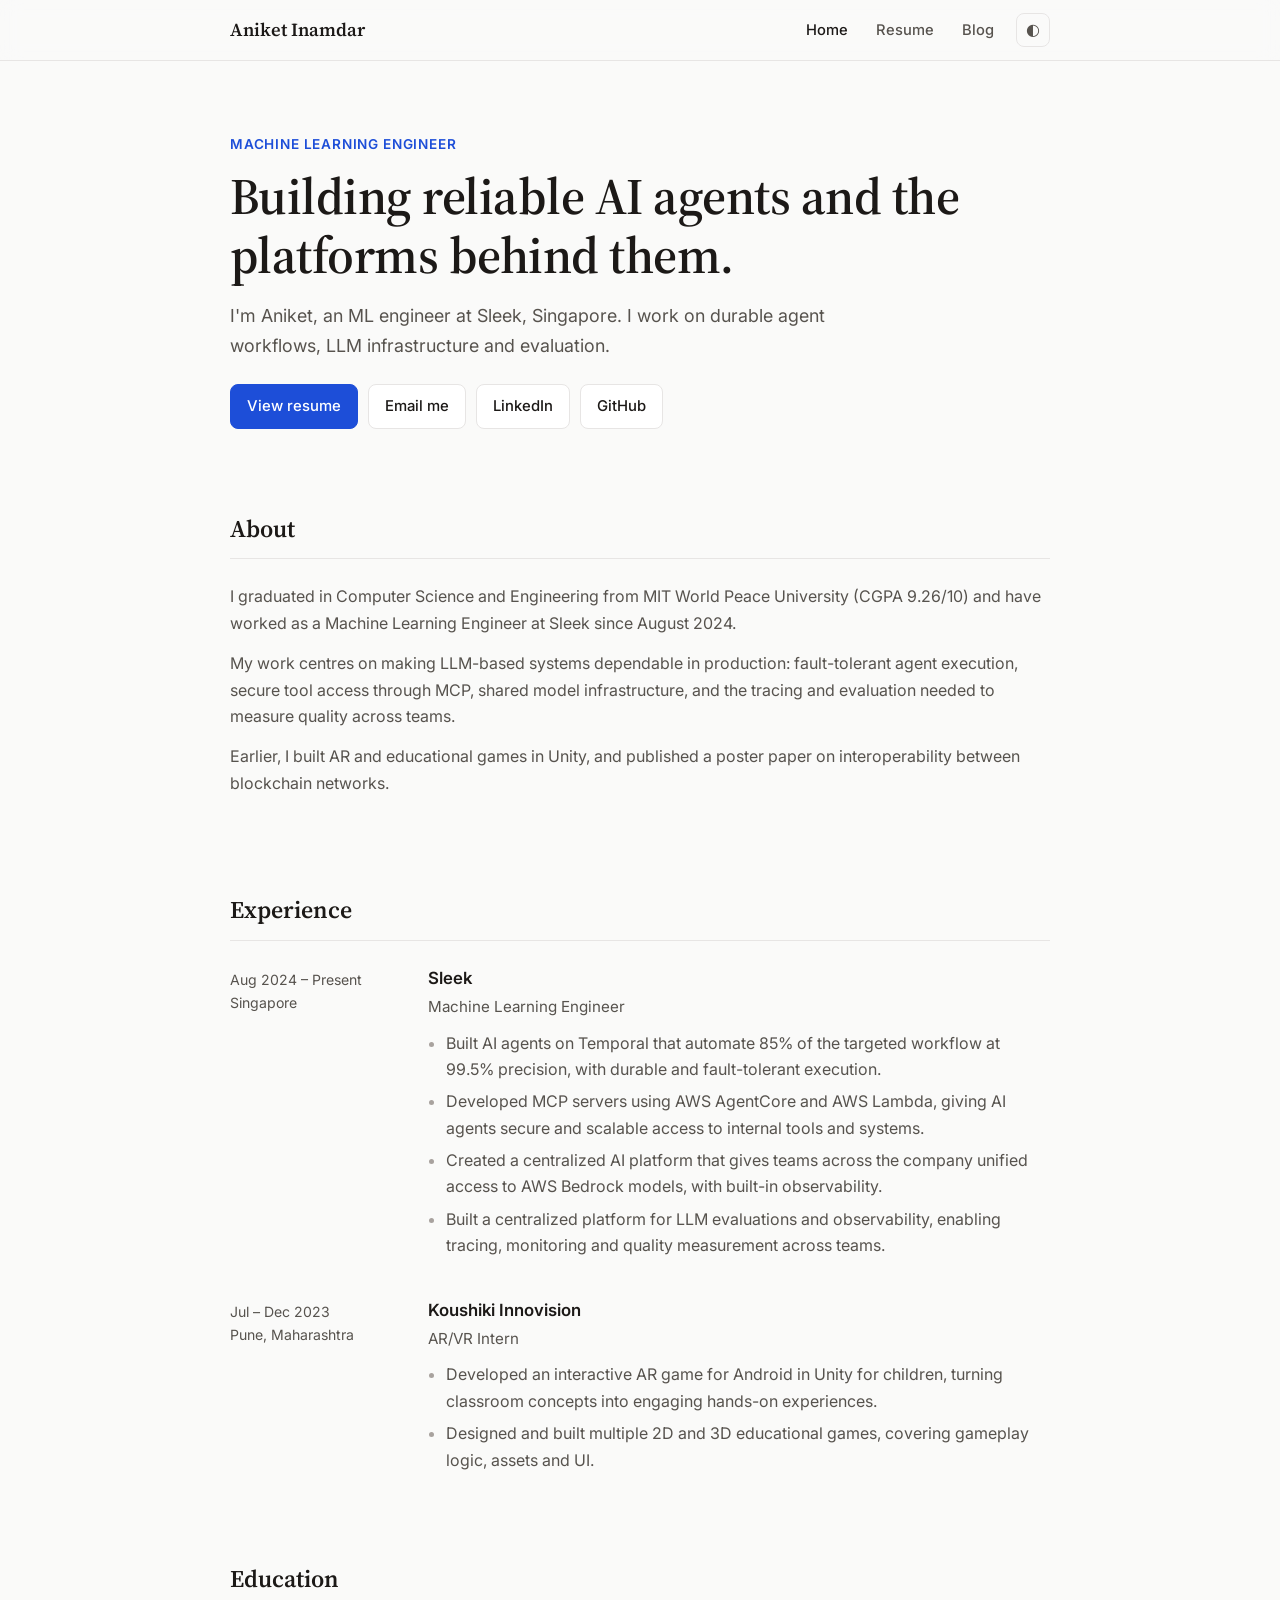
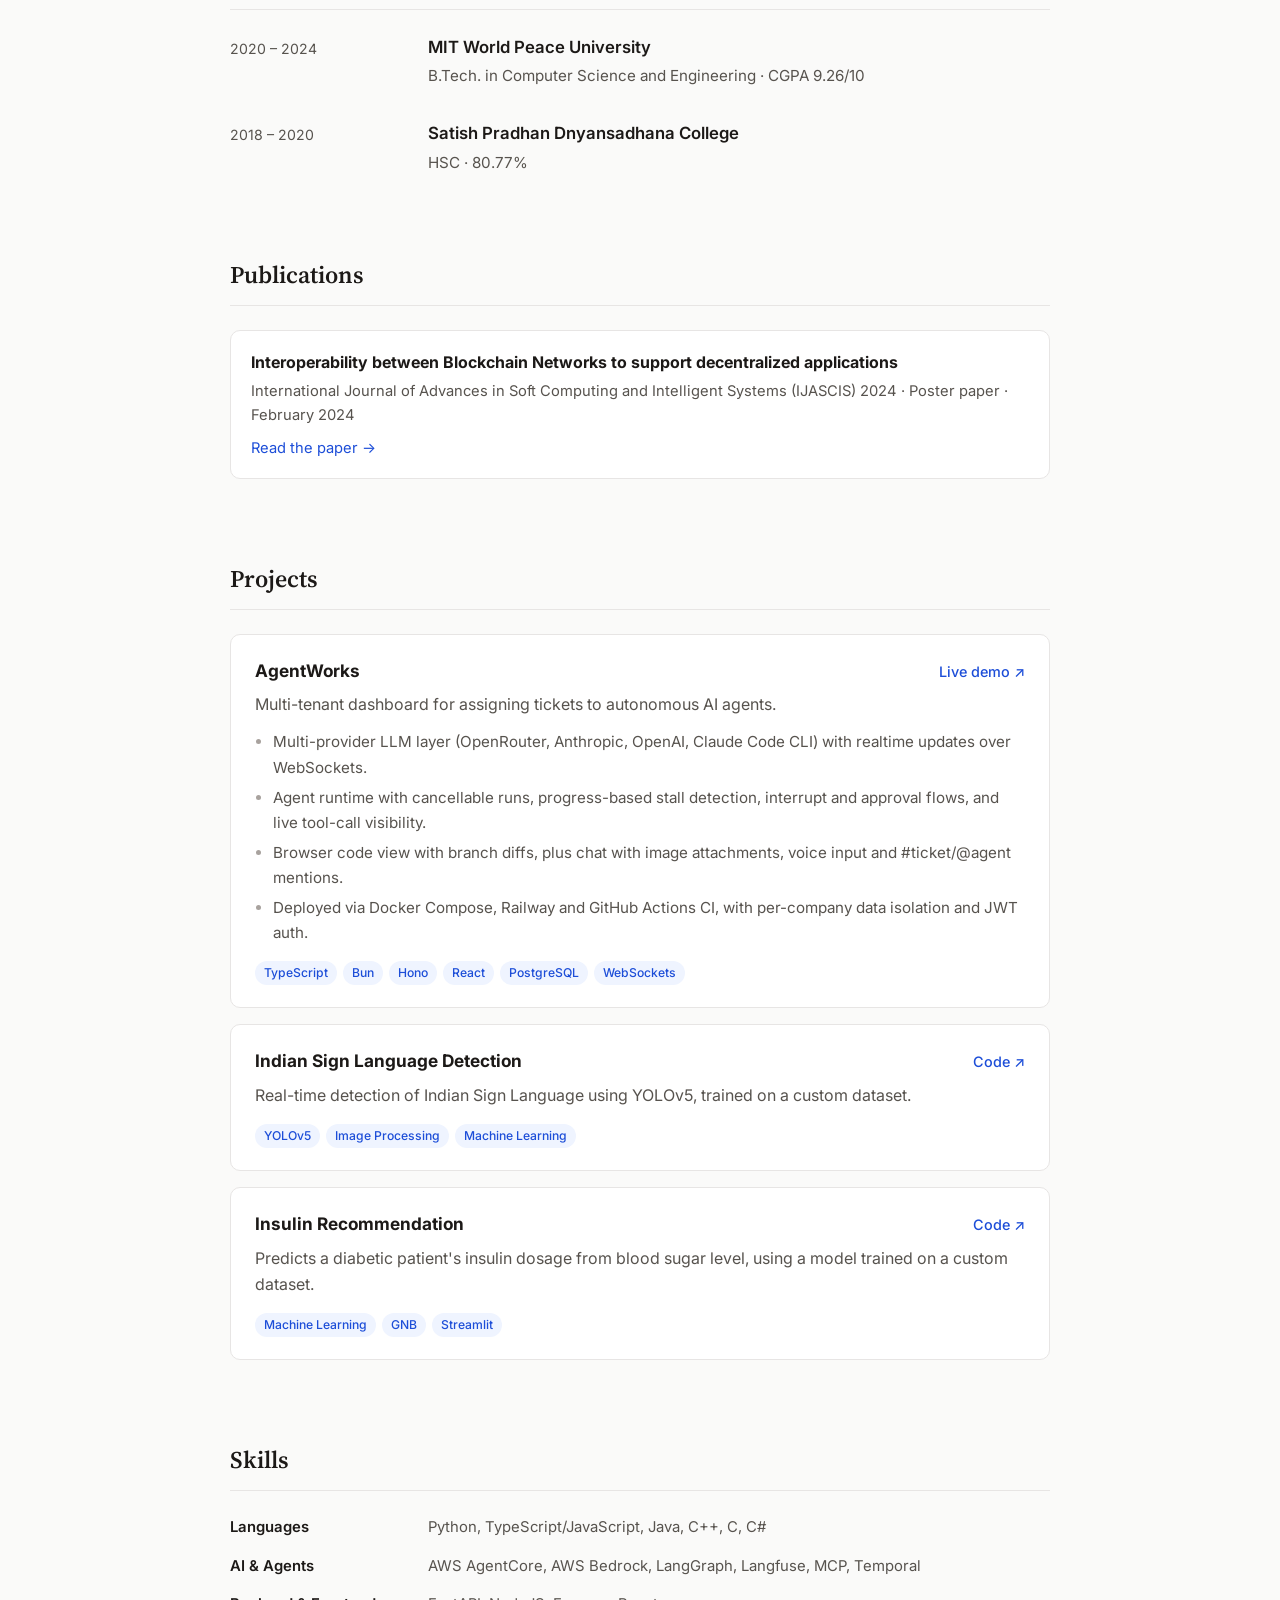
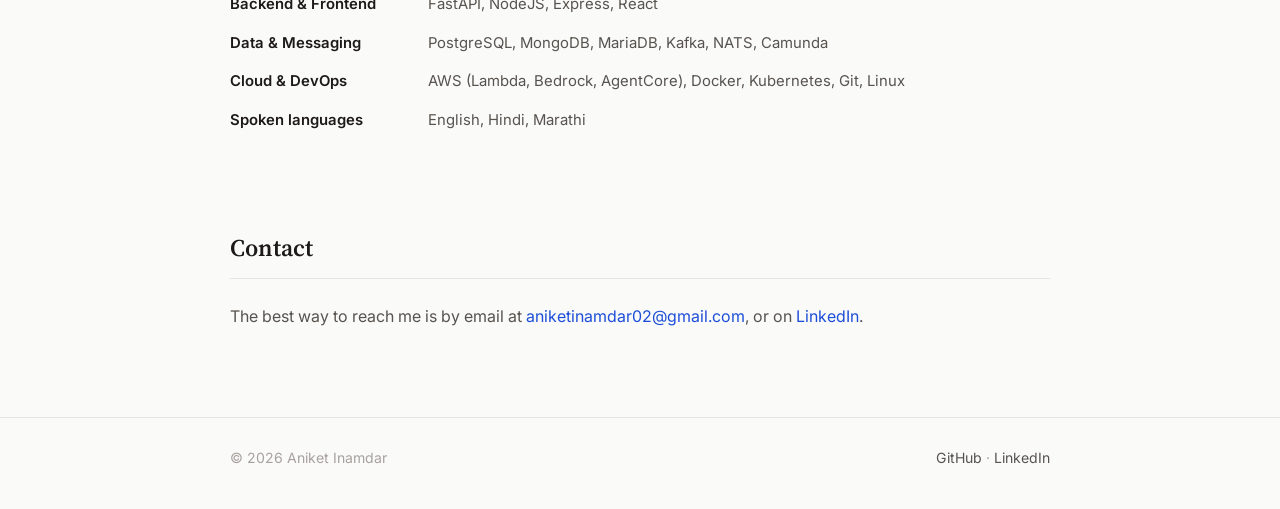
==== index.html @ ec729360 "Initial commit: portfolio site Static portfolio with home, resume (embedded PDF) and blog pages. No " ====
<!doctype html>
<html lang="en">
<head>
  <meta charset="utf-8">
  <meta name="viewport" content="width=device-width, initial-scale=1">
  <title>Aniket Inamdar</title>
  <meta name="description" content="Aniket Inamdar — Machine Learning Engineer working on AI agents, LLM platforms and evaluation. B.Tech in Computer Science, MIT World Peace University.">
  <link rel="icon" type="image/svg+xml" href="assets/favicon.svg">
  <link rel="preconnect" href="https://fonts.googleapis.com">
  <link rel="preconnect" href="https://fonts.gstatic.com" crossorigin>
  <link href="https://fonts.googleapis.com/css2?family=Inter:wght@400;500;600&family=Source+Serif+4:wght@600&display=swap" rel="stylesheet">
  <link rel="stylesheet" href="assets/style.css">
  <script src="assets/main.js" defer></script>
</head>
<body>
  <header class="site-header">
    <nav class="wrap nav" aria-label="Main">
      <a class="brand" href="./">Aniket Inamdar</a>
      <ul class="nav-links">
        <li><a href="./" aria-current="page">Home</a></li>
        <li><a href="resume/">Resume</a></li>
        <li><a href="blog/">Blog</a></li>
        <li><button class="theme-toggle" type="button" aria-label="Toggle dark mode">◐</button></li>
      </ul>
    </nav>
  </header>

  <main class="wrap">
    <div class="hero">
      <div>
        <p class="eyebrow">Machine Learning Engineer</p>
        <h1>Building reliable AI agents and the platforms behind them.</h1>
        <p class="lead">I'm Aniket, an ML engineer at Sleek, Singapore. I work on durable agent workflows, LLM infrastructure and evaluation.</p>
        <div class="btn-row">
          <a class="btn primary" href="resume/">View resume</a>
          <a class="btn" href="mailto:aniketinamdar02@gmail.com">Email me</a>
          <a class="btn" href="https://linkedin.com/in/inamdaraniket" target="_blank" rel="noopener">LinkedIn</a>
          <a class="btn" href="https://github.com/aniketinamdar" target="_blank" rel="noopener">GitHub</a>
        </div>
      </div>
    </div>

    <section id="about" class="about">
      <h2 class="section-title">About</h2>
      <p>I graduated in Computer Science and Engineering from MIT World Peace University (CGPA 9.26/10) and have worked as a Machine Learning Engineer at Sleek since August 2024.</p>
      <p>My work centres on making LLM-based systems dependable in production: fault-tolerant agent execution, secure tool access through MCP, shared model infrastructure, and the tracing and evaluation needed to measure quality across teams.</p>
      <p>Earlier, I built AR and educational games in Unity, and published a poster paper on interoperability between blockchain networks.</p>
    </section>

    <section id="experience">
      <h2 class="section-title">Experience</h2>
      <article class="entry">
        <div class="entry-meta">Aug 2024 – Present<br>Singapore</div>
        <div>
          <h3>Sleek</h3>
          <p class="role">Machine Learning Engineer</p>
          <ul>
            <li>Built AI agents on Temporal that automate 85% of the targeted workflow at 99.5% precision, with durable and fault-tolerant execution.</li>
            <li>Developed MCP servers using AWS AgentCore and AWS Lambda, giving AI agents secure and scalable access to internal tools and systems.</li>
            <li>Created a centralized AI platform that gives teams across the company unified access to AWS Bedrock models, with built-in observability.</li>
            <li>Built a centralized platform for LLM evaluations and observability, enabling tracing, monitoring and quality measurement across teams.</li>
          </ul>
        </div>
      </article>
      <article class="entry">
        <div class="entry-meta">Jul – Dec 2023<br>Pune, Maharashtra</div>
        <div>
          <h3>Koushiki Innovision</h3>
          <p class="role">AR/VR Intern</p>
          <ul>
            <li>Developed an interactive AR game for Android in Unity for children, turning classroom concepts into engaging hands-on experiences.</li>
            <li>Designed and built multiple 2D and 3D educational games, covering gameplay logic, assets and UI.</li>
          </ul>
        </div>
      </article>
    </section>

    <section id="education">
      <h2 class="section-title">Education</h2>
      <article class="entry">
        <div class="entry-meta">2020 – 2024</div>
        <div>
          <h3>MIT World Peace University</h3>
          <p class="role" style="margin-bottom:0">B.Tech. in Computer Science and Engineering · CGPA 9.26/10</p>
        </div>
      </article>
      <article class="entry">
        <div class="entry-meta">2018 – 2020</div>
        <div>
          <h3>Satish Pradhan Dnyansadhana College</h3>
          <p class="role" style="margin-bottom:0">HSC · 80.77%</p>
        </div>
      </article>
    </section>

    <section id="publications">
      <h2 class="section-title">Publications</h2>
      <div class="pub">
        <h3>Interoperability between Blockchain Networks to support decentralized applications</h3>
        <p>International Journal of Advances in Soft Computing and Intelligent Systems (IJASCIS) 2024 · Poster paper · February 2024</p>
        <p style="margin-top:8px"><a href="https://sciencetransactions.com/index.php/ijascis/article/view/26/21" target="_blank" rel="noopener">Read the paper →</a></p>
      </div>
    </section>

    <section id="projects">
      <h2 class="section-title">Projects</h2>
      <div class="projects">
        <article class="project">
          <header class="project-head">
            <h3>AgentWorks</h3>
            <a href="https://agentworks-web.up.railway.app/landing" target="_blank" rel="noopener">Live demo ↗</a>
          </header>
          <p class="project-sub">Multi-tenant dashboard for assigning tickets to autonomous AI agents.</p>
          <ul class="project-points">
            <li>Multi-provider LLM layer (OpenRouter, Anthropic, OpenAI, Claude Code CLI) with realtime updates over WebSockets.</li>
            <li>Agent runtime with cancellable runs, progress-based stall detection, interrupt and approval flows, and live tool-call visibility.</li>
            <li>Browser code view with branch diffs, plus chat with image attachments, voice input and #ticket/@agent mentions.</li>
            <li>Deployed via Docker Compose, Railway and GitHub Actions CI, with per-company data isolation and JWT auth.</li>
          </ul>
          <ul class="tags"><li>TypeScript</li><li>Bun</li><li>Hono</li><li>React</li><li>PostgreSQL</li><li>WebSockets</li></ul>
        </article>
        <article class="project">
          <header class="project-head">
            <h3>Indian Sign Language Detection</h3>
            <a href="https://github.com/aniketinamdar/ISL-Yolov5" target="_blank" rel="noopener">Code ↗</a>
          </header>
          <p class="project-sub">Real-time detection of Indian Sign Language using YOLOv5, trained on a custom dataset.</p>
          <ul class="tags"><li>YOLOv5</li><li>Image Processing</li><li>Machine Learning</li></ul>
        </article>
        <article class="project">
          <header class="project-head">
            <h3>Insulin Recommendation</h3>
            <a href="https://github.com/aniketinamdar/InsulinPrompt" target="_blank" rel="noopener">Code ↗</a>
          </header>
          <p class="project-sub">Predicts a diabetic patient's insulin dosage from blood sugar level, using a model trained on a custom dataset.</p>
          <ul class="tags"><li>Machine Learning</li><li>GNB</li><li>Streamlit</li></ul>
        </article>
      </div>
    </section>

    <section id="skills">
      <h2 class="section-title">Skills</h2>
      <dl class="skills">
        <div class="skill-row"><dt>Languages</dt><dd>Python, TypeScript/JavaScript, Java, C++, C, C#</dd></div>
        <div class="skill-row"><dt>AI &amp; Agents</dt><dd>AWS AgentCore, AWS Bedrock, LangGraph, Langfuse, MCP, Temporal</dd></div>
        <div class="skill-row"><dt>Backend &amp; Frontend</dt><dd>FastAPI, NodeJS, Express, React</dd></div>
        <div class="skill-row"><dt>Data &amp; Messaging</dt><dd>PostgreSQL, MongoDB, MariaDB, Kafka, NATS, Camunda</dd></div>
        <div class="skill-row"><dt>Cloud &amp; DevOps</dt><dd>AWS (Lambda, Bedrock, AgentCore), Docker, Kubernetes, Git, Linux</dd></div>
        <div class="skill-row"><dt>Spoken languages</dt><dd>English, Hindi, Marathi</dd></div>
      </dl>
    </section>

    <section id="contact">
      <h2 class="section-title">Contact</h2>
      <p style="color:var(--muted);margin:0">The best way to reach me is by email at <a href="mailto:aniketinamdar02@gmail.com">aniketinamdar02@gmail.com</a>, or on <a href="https://linkedin.com/in/inamdaraniket" target="_blank" rel="noopener">LinkedIn</a>.</p>
    </section>
  </main>

  <footer class="site-footer">
    <div class="wrap footer-inner">
      <span>© <span id="year">2026</span> Aniket Inamdar</span>
      <span><a href="https://github.com/aniketinamdar" target="_blank" rel="noopener">GitHub</a> · <a href="https://linkedin.com/in/inamdaraniket" target="_blank" rel="noopener">LinkedIn</a></span>
    </div>
  </footer>
</body>
</html>
---- assets/style.css ----
:root {
  --bg: #fafaf9;
  --surface: #ffffff;
  --text: #1c1917;
  --muted: #57534e;
  --faint: #a8a29e;
  --border: #e7e5e4;
  --accent: #1d4ed8;
  --accent-soft: #eff4ff;
  --radius: 10px;
  --sans: "Inter", -apple-system, BlinkMacSystemFont, "Segoe UI", Roboto, sans-serif;
  --serif: "Source Serif 4", Georgia, "Times New Roman", serif;
}

:root[data-theme="dark"] {
  --bg: #0f0f10;
  --surface: #171718;
  --text: #f5f5f4;
  --muted: #a8a29e;
  --faint: #78716c;
  --border: #2a2a2c;
  --accent: #7aa2ff;
  --accent-soft: #172036;
}

* { box-sizing: border-box; }
html { scroll-behavior: smooth; scroll-padding-top: 80px; }
body {
  margin: 0;
  background: var(--bg);
  color: var(--text);
  font-family: var(--sans);
  font-size: 16px;
  line-height: 1.65;
  -webkit-font-smoothing: antialiased;
}
a { color: var(--accent); text-decoration: none; }
a:hover { text-decoration: underline; text-underline-offset: 3px; }
:focus-visible { outline: 2px solid var(--accent); outline-offset: 2px; border-radius: 4px; }

.wrap { max-width: 860px; margin: 0 auto; padding: 0 20px; }

/* Header */
.site-header {
  position: sticky; top: 0; z-index: 10;
  background: color-mix(in srgb, var(--bg) 85%, transparent);
  backdrop-filter: blur(10px);
  border-bottom: 1px solid var(--border);
}
.nav { display: flex; align-items: center; justify-content: space-between; height: 60px; }
.brand { font-family: var(--serif); font-weight: 600; font-size: 1.15rem; color: var(--text); }
.brand:hover { text-decoration: none; }
.nav-links { display: flex; align-items: center; gap: 4px; list-style: none; margin: 0; padding: 0; }
.nav-links a {
  display: block; padding: 6px 12px; border-radius: 6px;
  color: var(--muted); font-size: 0.92rem; font-weight: 500;
}
.nav-links a:hover { color: var(--text); background: var(--accent-soft); text-decoration: none; }
.nav-links a[aria-current="page"] { color: var(--text); }
.theme-toggle {
  background: none; border: 1px solid var(--border); color: var(--muted);
  width: 34px; height: 34px; border-radius: 8px; cursor: pointer; margin-left: 6px;
  font-size: 1rem; line-height: 1;
}
.theme-toggle:hover { color: var(--text); border-color: var(--faint); }

/* Hero */
.hero { padding: 72px 0 40px; }
.eyebrow { color: var(--accent); font-weight: 600; font-size: 0.85rem; letter-spacing: 0.06em; text-transform: uppercase; margin: 0 0 12px; }
h1 { font-family: var(--serif); font-size: clamp(2.2rem, 5vw, 3.2rem); line-height: 1.15; margin: 0 0 16px; font-weight: 600; letter-spacing: -0.01em; }
.lead { font-size: 1.12rem; color: var(--muted); margin: 0 0 24px; max-width: 58ch; }

.btn-row { display: flex; flex-wrap: wrap; gap: 10px; }
.btn {
  display: inline-flex; align-items: center; gap: 8px;
  padding: 9px 16px; border-radius: 8px; font-weight: 500; font-size: 0.93rem;
  border: 1px solid var(--border); background: var(--surface); color: var(--text);
}
.btn:hover { text-decoration: none; border-color: var(--faint); }
.btn.primary { background: var(--accent); border-color: var(--accent); color: #fff; }
.btn.primary:hover { filter: brightness(1.08); }
:root[data-theme="dark"] .btn.primary { color: #0b1220; }

/* Sections */
section { padding: 40px 0; }
.section-title {
  font-family: var(--serif); font-size: 1.5rem; font-weight: 600; margin: 0 0 24px;
  padding-bottom: 10px; border-bottom: 1px solid var(--border);
}
.about p { margin: 0 0 14px; color: var(--muted); }
.about p:first-child { color: var(--text); }

.entry { display: grid; grid-template-columns: 170px 1fr; gap: 8px 28px; margin-bottom: 32px; }
.entry:last-child { margin-bottom: 0; }
.entry-meta { color: var(--muted); font-size: 0.88rem; padding-top: 3px; }
.entry h3 { margin: 0; font-size: 1.05rem; font-weight: 600; }
.entry .role { color: var(--muted); font-size: 0.95rem; margin: 2px 0 10px; }
.entry ul { margin: 0; padding-left: 18px; color: var(--muted); }
.entry li { margin-bottom: 6px; }
.entry li::marker { color: var(--faint); }

.projects { display: grid; gap: 16px; }
.project { background: var(--surface); border: 1px solid var(--border); border-radius: var(--radius); padding: 22px 24px; }
.project-head { display: flex; justify-content: space-between; align-items: baseline; gap: 16px; }
.project-head h3 { margin: 0; font-size: 1.08rem; }
.project-head a { font-size: 0.9rem; font-weight: 500; white-space: nowrap; }
.project-sub { margin: 6px 0 0; color: var(--muted); }
.project-points { margin: 12px 0 0; padding-left: 18px; color: var(--muted); font-size: 0.95rem; }
.project-points li { margin-bottom: 5px; }
.project-points li::marker { color: var(--faint); }
.project .tags { margin-top: 16px; }
.tags { display: flex; flex-wrap: wrap; gap: 6px; padding: 0; list-style: none; margin: 0; }
.tags li {
  font-size: 0.76rem; padding: 2px 9px; border-radius: 99px;
  background: var(--accent-soft); color: var(--accent); font-weight: 500;
}

.pub { background: var(--surface); border: 1px solid var(--border); border-radius: var(--radius); padding: 18px 20px; }
.pub h3 { margin: 0 0 4px; font-size: 1rem; }
.pub p { margin: 0; color: var(--muted); font-size: 0.92rem; }

.skills { display: grid; gap: 14px; }
.skill-row { display: grid; grid-template-columns: 170px 1fr; gap: 8px 28px; }
.skill-row dt { font-weight: 600; font-size: 0.93rem; }
.skill-row dd { margin: 0; color: var(--muted); font-size: 0.93rem; }

/* Page heading (resume / blog) */
.page-head { padding: 56px 0 24px; }
.page-head h1 { font-size: clamp(1.9rem, 4vw, 2.4rem); }
.page-head p { color: var(--muted); margin: 0; }

.pdf-frame {
  width: 100%; height: 82vh; min-height: 560px;
  border: 1px solid var(--border); border-radius: var(--radius); background: var(--surface);
}
.pdf-fallback { padding: 24px; color: var(--muted); }

/* Blog */
.post-list { list-style: none; margin: 0; padding: 0; display: grid; gap: 16px; }
.post-item { background: var(--surface); border: 1px solid var(--border); border-radius: var(--radius); padding: 20px; }
.post-item h2 { margin: 0 0 4px; font-size: 1.15rem; font-family: var(--serif); }
.post-item .date { color: var(--faint); font-size: 0.85rem; }
.post-item p { margin: 8px 0 0; color: var(--muted); }
.empty {
  border: 1px dashed var(--border); border-radius: var(--radius);
  padding: 48px 24px; text-align: center; color: var(--muted);
}
.empty strong { display: block; color: var(--text); font-size: 1.05rem; margin-bottom: 6px; }

.prose { max-width: 680px; }
.prose h2 { font-family: var(--serif); margin-top: 2em; }
.prose pre { background: var(--surface); border: 1px solid var(--border); padding: 14px; border-radius: 8px; overflow-x: auto; }
.prose code { font-size: 0.9em; }
.prose img { max-width: 100%; }

/* Footer */
.site-footer { border-top: 1px solid var(--border); margin-top: 48px; padding: 28px 0 40px; color: var(--faint); font-size: 0.88rem; }
.footer-inner { display: flex; flex-wrap: wrap; gap: 12px 24px; justify-content: space-between; }
.footer-inner a { color: var(--muted); }

@media (max-width: 680px) {
  .hero { padding-top: 40px; }
  .entry, .skill-row { grid-template-columns: 1fr; gap: 2px; }
  .nav-links a { padding: 6px 8px; }
}
@media print { .site-header, .site-footer, .theme-toggle { display: none; } }
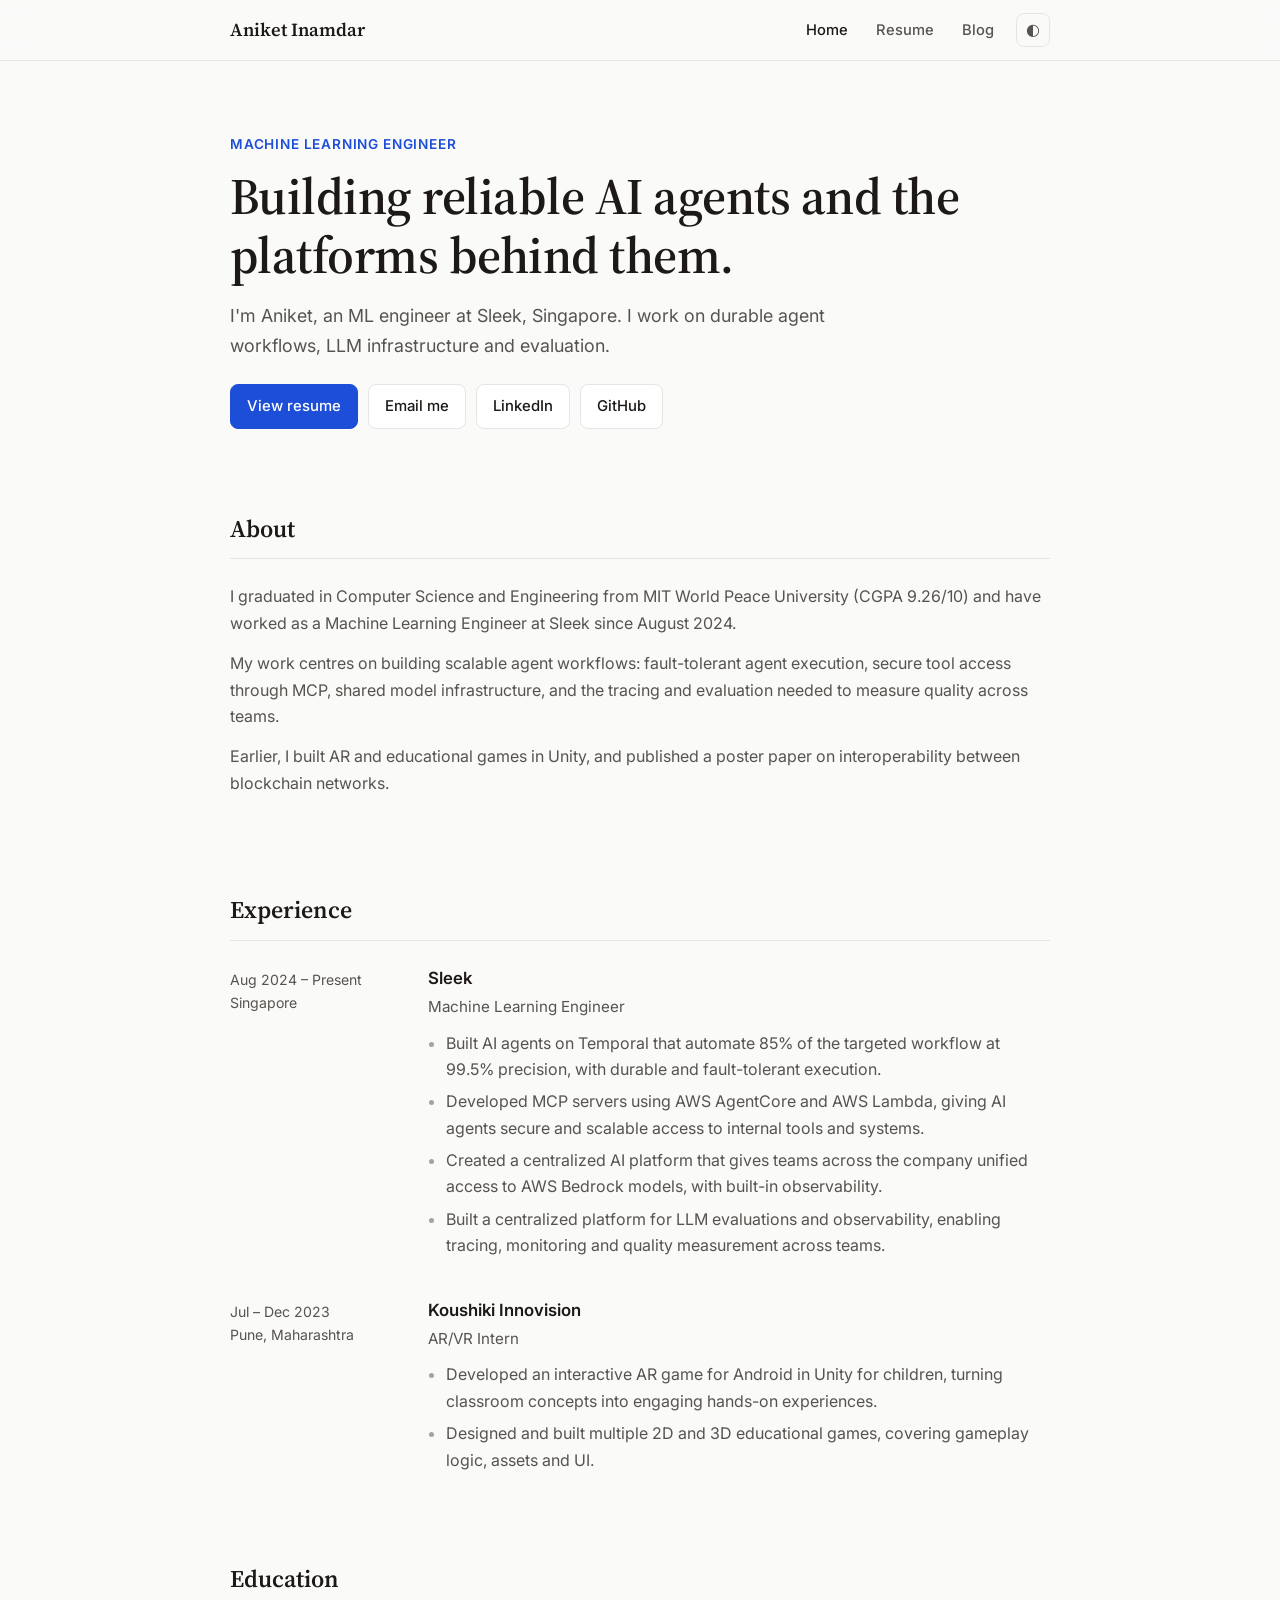
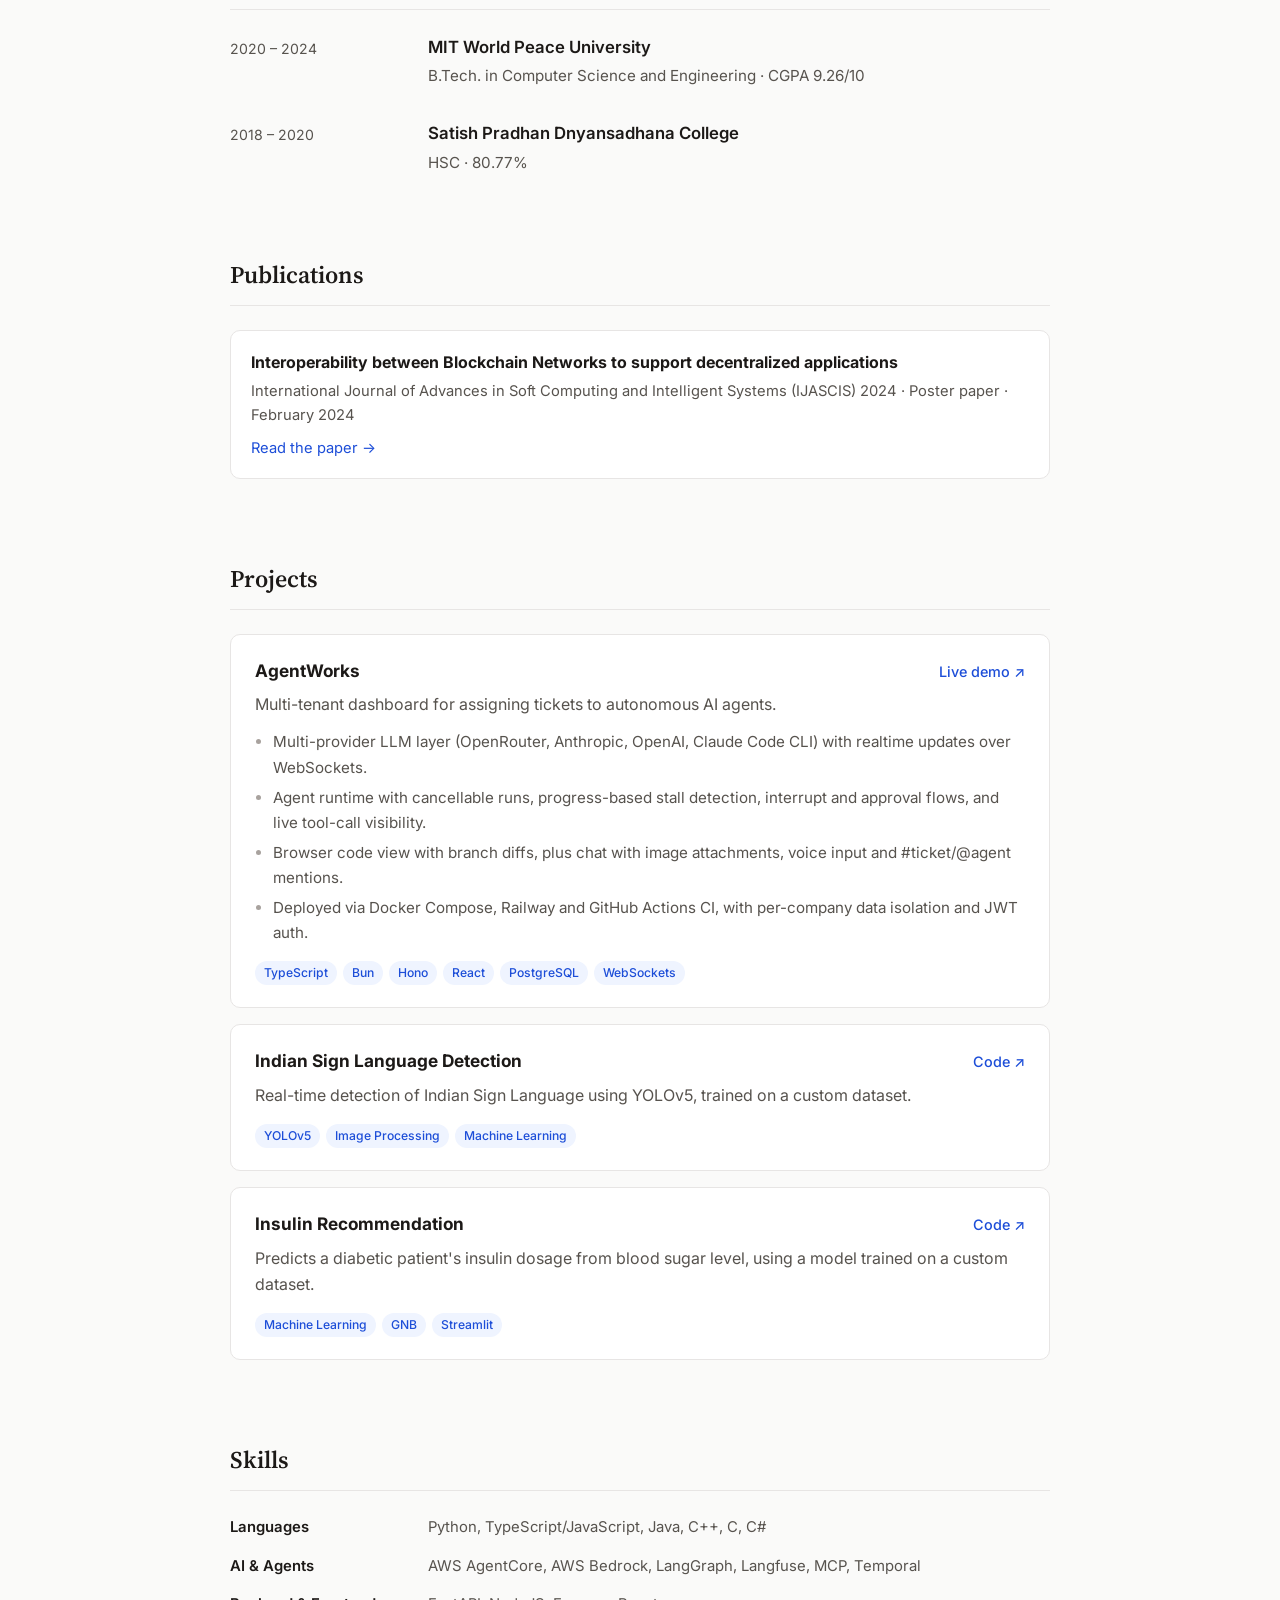
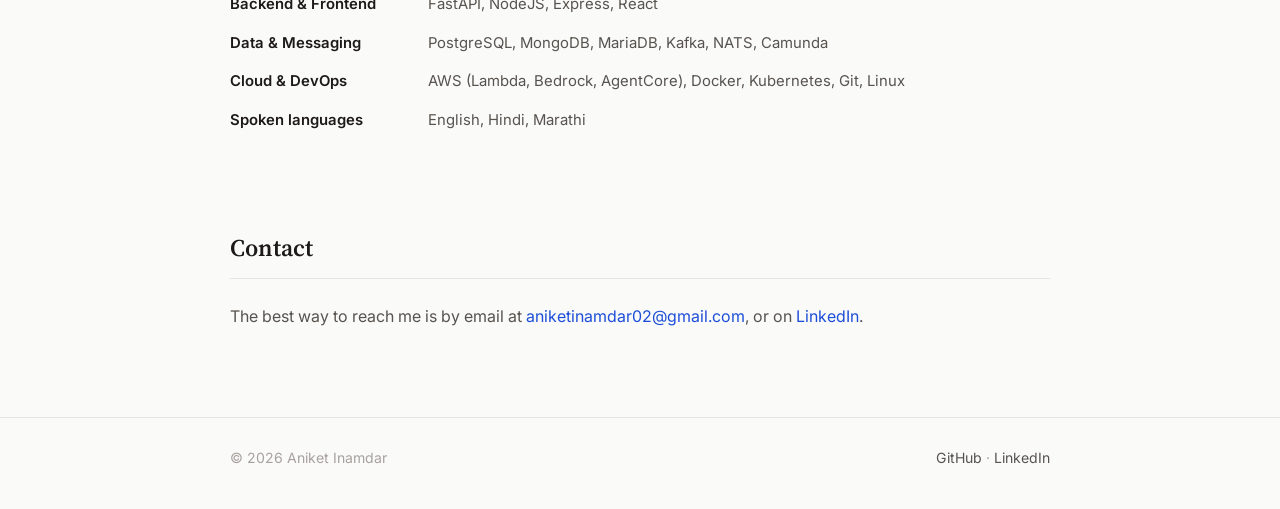
==== commit d416c4df: "Reword About section to focus on scalable agent workflows Co-Authored-By: Claude Sonnet 5.5 <noreply" ====
--- a/index.html
+++ b/index.html
@@ -43,7 +43,7 @@
     <section id="about" class="about">
       <h2 class="section-title">About</h2>
       <p>I graduated in Computer Science and Engineering from MIT World Peace University (CGPA 9.26/10) and have worked as a Machine Learning Engineer at Sleek since August 2024.</p>
-      <p>My work centres on making LLM-based systems dependable in production: fault-tolerant agent execution, secure tool access through MCP, shared model infrastructure, and the tracing and evaluation needed to measure quality across teams.</p>
+      <p>My work centres on building scalable agent workflows: fault-tolerant agent execution, secure tool access through MCP, shared model infrastructure, and the tracing and evaluation needed to measure quality across teams.</p>
       <p>Earlier, I built AR and educational games in Unity, and published a poster paper on interoperability between blockchain networks.</p>
     </section>
 
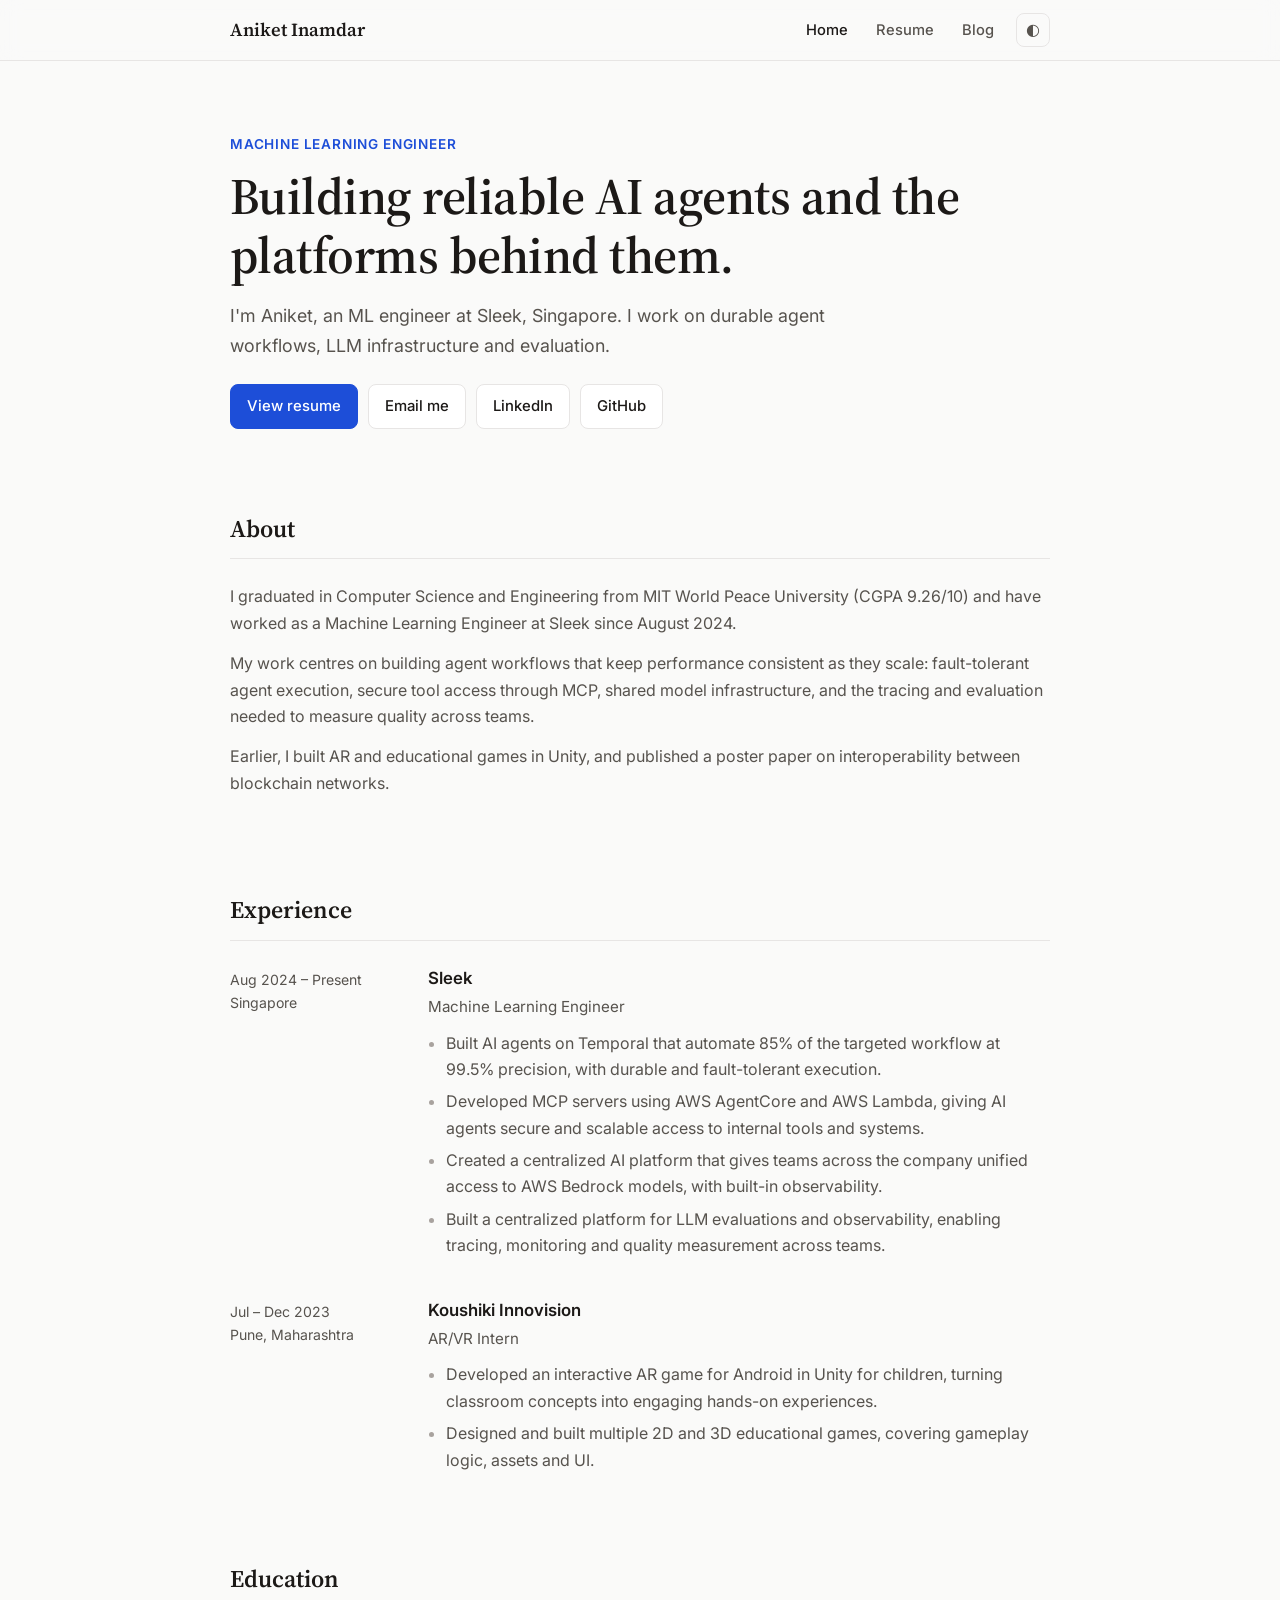
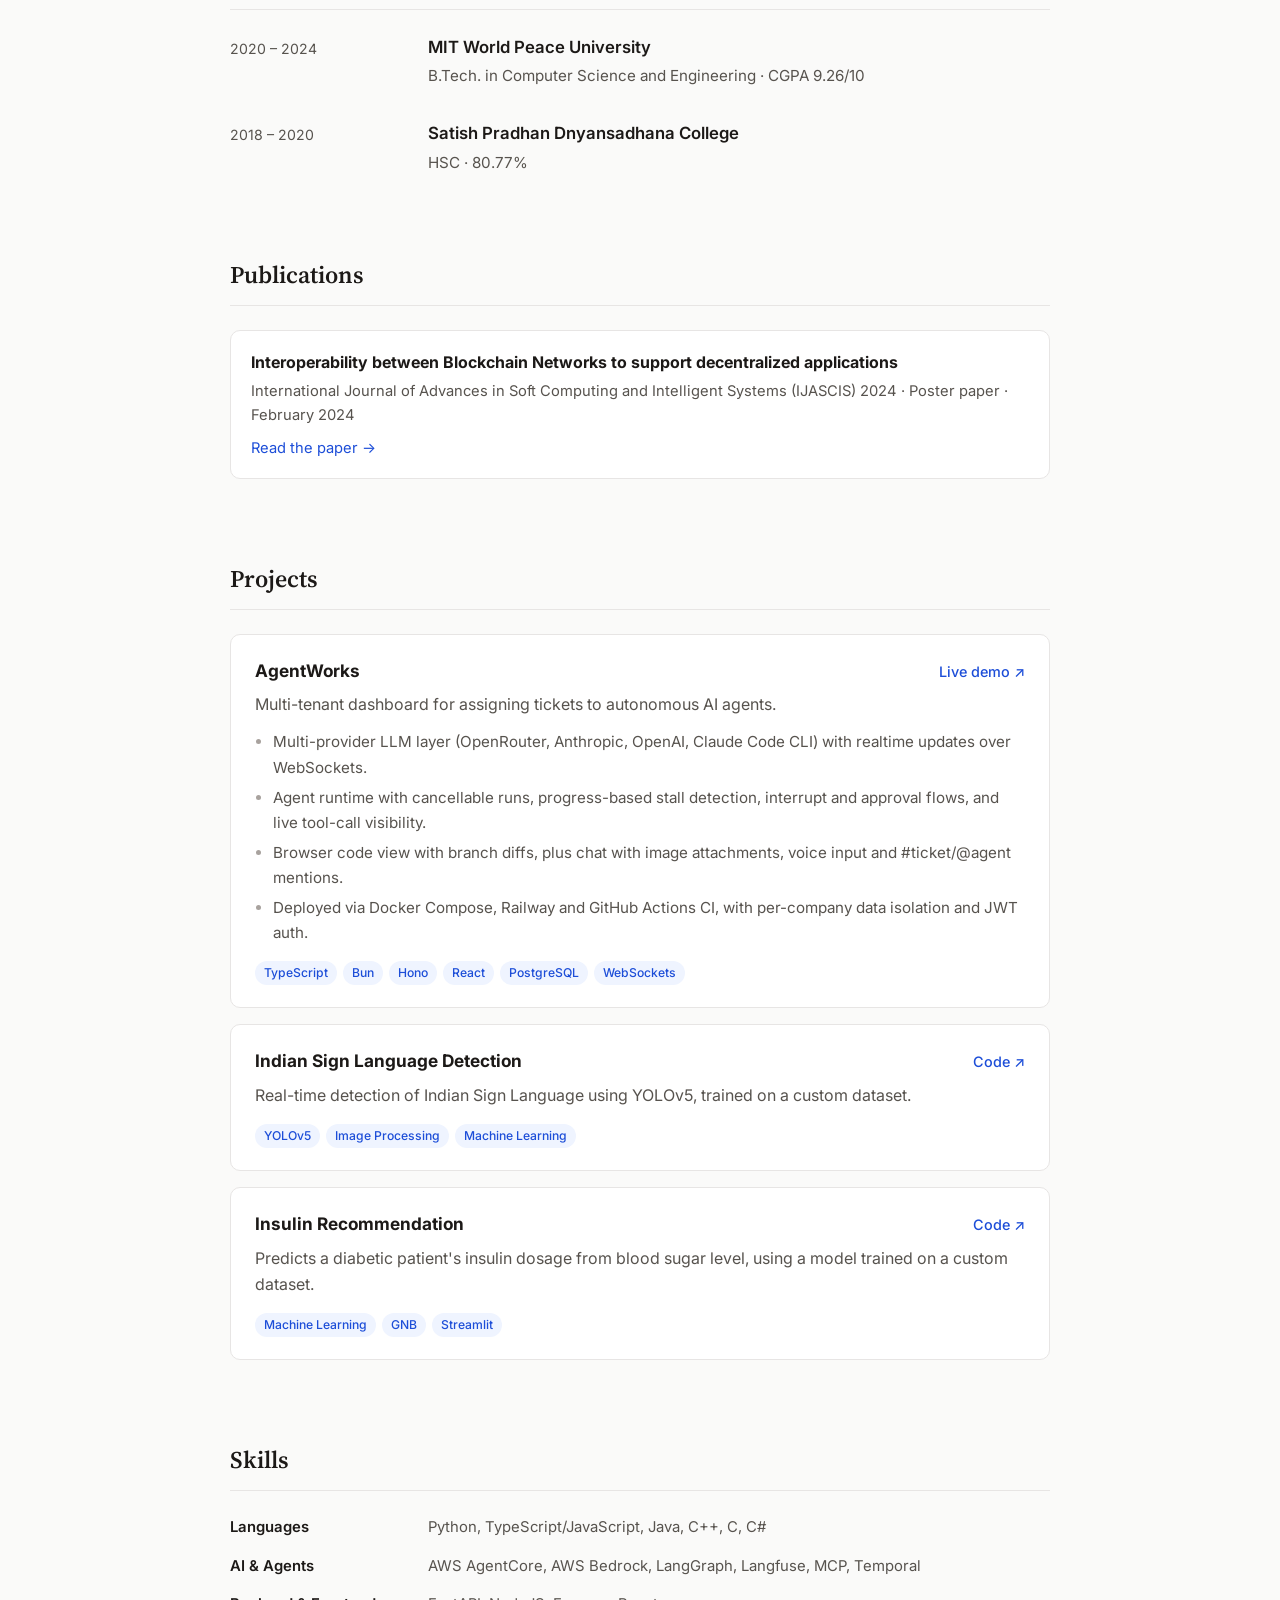
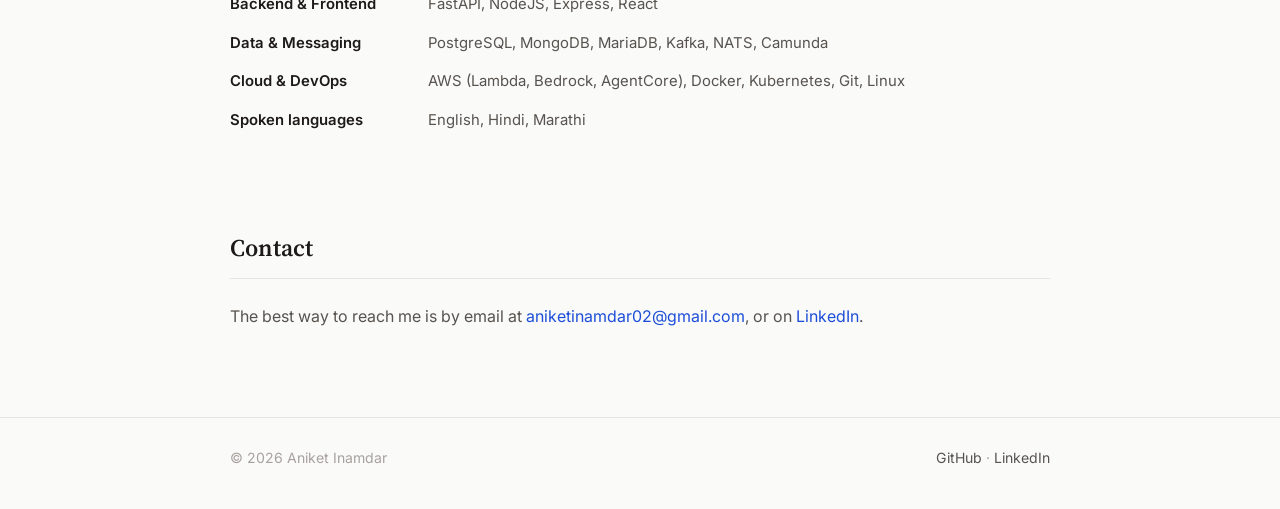
==== commit a6c1fbc3: "Clarify About wording: consistent performance at scale Co-Authored-By: Claude Sonnet 5.5 <noreply@an" ====
--- a/index.html
+++ b/index.html
@@ -43,7 +43,7 @@
     <section id="about" class="about">
       <h2 class="section-title">About</h2>
       <p>I graduated in Computer Science and Engineering from MIT World Peace University (CGPA 9.26/10) and have worked as a Machine Learning Engineer at Sleek since August 2024.</p>
-      <p>My work centres on building scalable agent workflows: fault-tolerant agent execution, secure tool access through MCP, shared model infrastructure, and the tracing and evaluation needed to measure quality across teams.</p>
+      <p>My work centres on building agent workflows that keep performance consistent as they scale: fault-tolerant agent execution, secure tool access through MCP, shared model infrastructure, and the tracing and evaluation needed to measure quality across teams.</p>
       <p>Earlier, I built AR and educational games in Unity, and published a poster paper on interoperability between blockchain networks.</p>
     </section>
 
